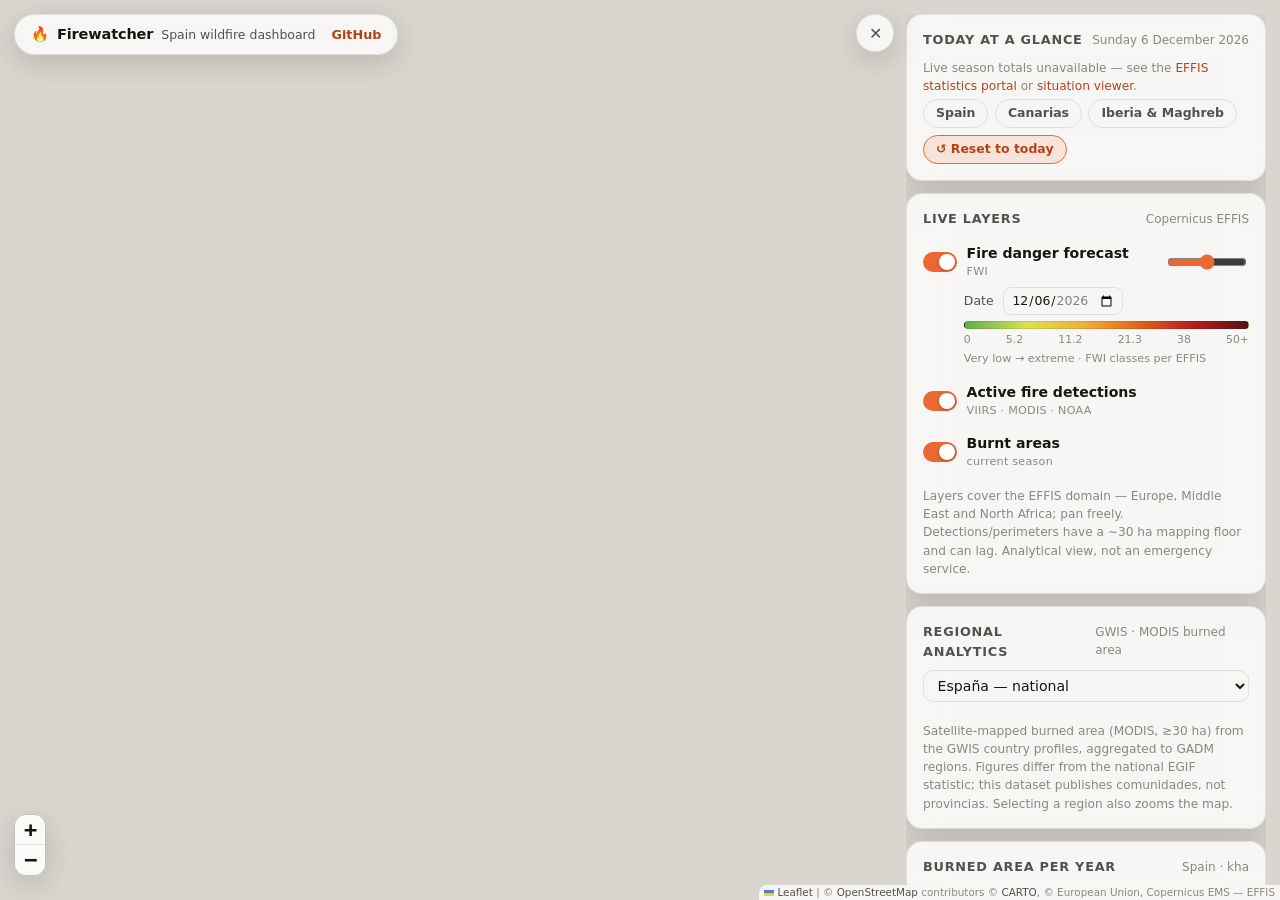
==== index.html @ f0024651 "deploy: 70135a15e5774b4ca7f64e01fc538148fb7f17d7" ====
<!DOCTYPE html>
<html lang="en">
<head>
<meta charset="utf-8">
<meta name="viewport" content="width=device-width, initial-scale=1">
<title>Firewatcher — Spain Wildfire Risk Dashboard</title>
<meta name="description" content="Interactive wildfire risk dashboard for Spain: live fire danger (FWI), active fire detections and burnt areas from Copernicus EFFIS, with historical context from the national fire record.">
<link rel="icon" href="data:image/svg+xml,<svg xmlns=%22http://www.w3.org/2000/svg%22 viewBox=%220 0 100 100%22><text y=%22.9em%22 font-size=%2290%22>🔥</text></svg>">
<link rel="stylesheet" href="vendor/leaflet/leaflet.css">
<link rel="stylesheet" href="app.css">
</head>
<body>

<div id="map" role="application" aria-label="Map with live wildfire layers"></div>

<header class="brand">
  <span class="flame">🔥</span>
  <span class="brand-name">Firewatcher</span>
  <span class="brand-sub">Spain wildfire dashboard</span>
  <nav>
    <a href="https://github.com/alpibrusl/firewatcher">GitHub</a>
  </nav>
</header>

<button id="panel-toggle" class="panel-toggle" aria-expanded="true"
        aria-controls="panel" title="Hide panel">✕</button>

<aside id="panel" class="panel">

  <section class="card today" aria-label="Today at a glance">
    <div class="card-head">
      <h2>Today at a glance</h2>
      <span id="today-date" class="muted"></span>
    </div>
    <div id="today-stats" class="today-stats" hidden>
      <div class="stat">
        <span class="stat-value" id="ts-ba">–</span>
        <span class="stat-label">ha burnt in <span class="ts-year"></span> (EFFIS-mapped)</span>
      </div>
      <div class="stat">
        <span class="stat-value" id="ts-avg">–</span>
        <span class="stat-label">avg. at this point of year, 2006–25</span>
      </div>
      <div class="stat">
        <span class="stat-value" id="ts-nf">–</span>
        <span class="stat-label">fires ≥ ~30 ha mapped in <span class="ts-year"></span></span>
      </div>
    </div>
    <p id="today-fallback" class="note" hidden>Live season totals unavailable —
    see the <a href="https://forest-fire.emergency.copernicus.eu/apps/effis.statistics/seasonaltrend">EFFIS
    statistics portal</a> or <a href="https://forest-fire.emergency.copernicus.eu/apps/effis.csv/">situation
    viewer</a>.</p>
    <div class="chip-row" role="group" aria-label="Quick views">
      <button class="chip" data-view="39.9,-3.6,6">Spain</button>
      <button class="chip" data-view="28.3,-15.7,7">Canarias</button>
      <button class="chip" data-view="36.8,-4.5,5">Iberia &amp; Maghreb</button>
      <button id="btn-today" class="chip chip-accent">↺ Reset to today</button>
    </div>
  </section>

  <section class="card layers" aria-label="Map layers">
    <div class="card-head"><h2>Live layers</h2><span class="muted">Copernicus EFFIS</span></div>

    <div class="layer">
      <label class="switch">
        <input type="checkbox" id="lyr-fwi" checked>
        <span class="track" aria-hidden="true"></span>
        <span class="layer-name">Fire danger forecast <small>FWI</small></span>
      </label>
      <input type="range" id="fwi-opacity" min="10" max="100" value="55"
             aria-label="Fire danger layer opacity">
    </div>
    <div class="layer-extra">
      <label for="fwi-date">Date</label>
      <input type="date" id="fwi-date">
    </div>
    <div class="legend">
      <div class="legend-bar" aria-hidden="true"></div>
      <div class="legend-ticks" aria-hidden="true">
        <span>0</span><span>5.2</span><span>11.2</span><span>21.3</span><span>38</span><span>50+</span>
      </div>
      <span class="legend-note">Very low → extreme · FWI classes per EFFIS</span>
    </div>

    <div class="layer">
      <label class="switch">
        <input type="checkbox" id="lyr-hs" checked>
        <span class="track" aria-hidden="true"></span>
        <span class="layer-name">Active fire detections <small>VIIRS · MODIS · NOAA</small></span>
      </label>
    </div>

    <div class="layer">
      <label class="switch">
        <input type="checkbox" id="lyr-ba" checked>
        <span class="track" aria-hidden="true"></span>
        <span class="layer-name">Burnt areas <small>current season</small></span>
      </label>
    </div>

    <p class="note">Layers cover the EFFIS domain — Europe, Middle East and
    North Africa; pan freely. Detections/perimeters have a ~30 ha mapping
    floor and can lag. Analytical view, not an emergency service.</p>
  </section>

  <section class="card region-card" aria-label="Regional analytics">
    <div class="card-head"><h2>Regional analytics</h2><span class="muted">GWIS · MODIS burned area</span></div>
    <select id="region-select" class="region-select" aria-label="Choose a region">
      <option value="ESP">España — national</option>
    </select>
    <div id="region-stats" class="today-stats" hidden>
      <div class="stat">
        <span class="stat-value" id="rs-ba">–</span>
        <span class="stat-label">ha burnt so far in <span class="rs-year"></span></span>
      </div>
      <div class="stat">
        <span class="stat-value" id="rs-avg">–</span>
        <span class="stat-label">ha burnt in an average year (2006–<span id="rs-prev"></span>)</span>
      </div>
      <div class="stat">
        <span class="stat-value" id="rs-nf">–</span>
        <span class="stat-label">fires mapped in <span class="rs-year"></span> · avg size <span id="rs-size">–</span> ha</span>
      </div>
    </div>
    <div id="region-chart" class="chart" aria-label="Burned area per year for the selected region"></div>
    <p id="region-fallback" class="note" hidden>Regional statistics are unavailable right now — try again later.</p>
    <p class="note">Satellite-mapped burned area (MODIS, ≳30 ha) from the GWIS
    country profiles, aggregated to GADM regions. Figures differ from the
    national EGIF statistic; this dataset publishes comunidades, not
    provincias. Selecting a region also zooms the map.</p>
  </section>

  <section class="card chart-card" aria-label="Annual burned area in Spain">
    <div class="card-head"><h2>Burned area per year</h2><span class="muted">Spain · kha</span></div>
    <p class="note tight">Approx. totals per EGIF/MITECO; 2025 provisional (EFFIS).</p>
    <div id="chart" class="chart"></div>
    <details class="chart-table">
      <summary>View as table</summary>
      <table id="chart-table-el">
        <thead><tr><th scope="col">Year</th><th scope="col">Burned area (ha, approx.)</th></tr></thead>
        <tbody></tbody>
      </table>
    </details>
  </section>

  <details class="card about">
    <summary><h2>About Firewatcher</h2></summary>
    <p>An open-data wildfire dashboard for Spain: live fire danger, satellite
    fire detections and burnt areas from the Copernicus EFFIS services, with
    historical context from the national fire statistics.</p>
    <div class="attribution">
      <p>Fire danger, detections and burnt areas: © European Union, Copernicus
      Emergency Management Service — EFFIS. Contains modified Copernicus EMS
      information 2026. Historical statistics: MITECO / EGIF (approximate).
      Basemap: © <a href="https://www.openstreetmap.org/copyright">OpenStreetMap</a>
      contributors, © <a href="https://carto.com/attributions">CARTO</a>.</p>
    </div>
  </details>

</aside>

<div id="tooltip" class="tooltip" hidden></div>

<script src="vendor/leaflet/leaflet.js"></script>
<script src="app.js"></script>
</body>
</html>
---- vendor/leaflet/leaflet.css ----
/* required styles */

.leaflet-pane,
.leaflet-tile,
.leaflet-marker-icon,
.leaflet-marker-shadow,
.leaflet-tile-container,
.leaflet-pane > svg,
.leaflet-pane > canvas,
.leaflet-zoom-box,
.leaflet-image-layer,
.leaflet-layer {
	position: absolute;
	left: 0;
	top: 0;
	}
.leaflet-container {
	overflow: hidden;
	}
.leaflet-tile,
.leaflet-marker-icon,
.leaflet-marker-shadow {
	-webkit-user-select: none;
	   -moz-user-select: none;
	        user-select: none;
	  -webkit-user-drag: none;
	}
/* Prevents IE11 from highlighting tiles in blue */
.leaflet-tile::selection {
	background: transparent;
}
/* Safari renders non-retina tile on retina better with this, but Chrome is worse */
.leaflet-safari .leaflet-tile {
	image-rendering: -webkit-optimize-contrast;
	}
/* hack that prevents hw layers "stretching" when loading new tiles */
.leaflet-safari .leaflet-tile-container {
	width: 1600px;
	height: 1600px;
	-webkit-transform-origin: 0 0;
	}
.leaflet-marker-icon,
.leaflet-marker-shadow {
	display: block;
	}
/* .leaflet-container svg: reset svg max-width decleration shipped in Joomla! (joomla.org) 3.x */
/* .leaflet-container img: map is broken in FF if you have max-width: 100% on tiles */
.leaflet-container .leaflet-overlay-pane svg {
	max-width: none !important;
	max-height: none !important;
	}
.leaflet-container .leaflet-marker-pane img,
.leaflet-container .leaflet-shadow-pane img,
.leaflet-container .leaflet-tile-pane img,
.leaflet-container img.leaflet-image-layer,
.leaflet-container .leaflet-tile {
	max-width: none !important;
	max-height: none !important;
	width: auto;
	padding: 0;
	}

.leaflet-container img.leaflet-tile {
	/* See: https://bugs.chromium.org/p/chromium/issues/detail?id=600120 */
	mix-blend-mode: plus-lighter;
}

.leaflet-container.leaflet-touch-zoom {
	-ms-touch-action: pan-x pan-y;
	touch-action: pan-x pan-y;
	}
.leaflet-container.leaflet-touch-drag {
	-ms-touch-action: pinch-zoom;
	/* Fallback for FF which doesn't support pinch-zoom */
	touch-action: none;
	touch-action: pinch-zoom;
}
.leaflet-container.leaflet-touch-drag.leaflet-touch-zoom {
	-ms-touch-action: none;
	touch-action: none;
}
.leaflet-container {
	-webkit-tap-highlight-color: transparent;
}
.leaflet-container a {
	-webkit-tap-highlight-color: rgba(51, 181, 229, 0.4);
}
.leaflet-tile {
	filter: inherit;
	visibility: hidden;
	}
.leaflet-tile-loaded {
	visibility: inherit;
	}
.leaflet-zoom-box {
	width: 0;
	height: 0;
	-moz-box-sizing: border-box;
	     box-sizing: border-box;
	z-index: 800;
	}
/* workaround for https://bugzilla.mozilla.org/show_bug.cgi?id=888319 */
.leaflet-overlay-pane svg {
	-moz-user-select: none;
	}

.leaflet-pane         { z-index: 400; }

.leaflet-tile-pane    { z-index: 200; }
.leaflet-overlay-pane { z-index: 400; }
.leaflet-shadow-pane  { z-index: 500; }
.leaflet-marker-pane  { z-index: 600; }
.leaflet-tooltip-pane   { z-index: 650; }
.leaflet-popup-pane   { z-index: 700; }

.leaflet-map-pane canvas { z-index: 100; }
.leaflet-map-pane svg    { z-index: 200; }

.leaflet-vml-shape {
	width: 1px;
	height: 1px;
	}
.lvml {
	behavior: url(#default#VML);
	display: inline-block;
	position: absolute;
	}


/* control positioning */

.leaflet-control {
	position: relative;
	z-index: 800;
	pointer-events: visiblePainted; /* IE 9-10 doesn't have auto */
	pointer-events: auto;
	}
.leaflet-top,
.leaflet-bottom {
	position: absolute;
	z-index: 1000;
	pointer-events: none;
	}
.leaflet-top {
	top: 0;
	}
.leaflet-right {
	right: 0;
	}
.leaflet-bottom {
	bottom: 0;
	}
.leaflet-left {
	left: 0;
	}
.leaflet-control {
	float: left;
	clear: both;
	}
.leaflet-right .leaflet-control {
	float: right;
	}
.leaflet-top .leaflet-control {
	margin-top: 10px;
	}
.leaflet-bottom .leaflet-control {
	margin-bottom: 10px;
	}
.leaflet-left .leaflet-control {
	margin-left: 10px;
	}
.leaflet-right .leaflet-control {
	margin-right: 10px;
	}


/* zoom and fade animations */

.leaflet-fade-anim .leaflet-popup {
	opacity: 0;
	-webkit-transition: opacity 0.2s linear;
	   -moz-transition: opacity 0.2s linear;
	        transition: opacity 0.2s linear;
	}
.leaflet-fade-anim .leaflet-map-pane .leaflet-popup {
	opacity: 1;
	}
.leaflet-zoom-animated {
	-webkit-transform-origin: 0 0;
	    -ms-transform-origin: 0 0;
	        transform-origin: 0 0;
	}
svg.leaflet-zoom-animated {
	will-change: transform;
}

.leaflet-zoom-anim .leaflet-zoom-animated {
	-webkit-transition: -webkit-transform 0.25s cubic-bezier(0,0,0.25,1);
	   -moz-transition:    -moz-transform 0.25s cubic-bezier(0,0,0.25,1);
	        transition:         transform 0.25s cubic-bezier(0,0,0.25,1);
	}
.leaflet-zoom-anim .leaflet-tile,
.leaflet-pan-anim .leaflet-tile {
	-webkit-transition: none;
	   -moz-transition: none;
	        transition: none;
	}

.leaflet-zoom-anim .leaflet-zoom-hide {
	visibility: hidden;
	}


/* cursors */

.leaflet-interactive {
	cursor: pointer;
	}
.leaflet-grab {
	cursor: -webkit-grab;
	cursor:    -moz-grab;
	cursor:         grab;
	}
.leaflet-crosshair,
.leaflet-crosshair .leaflet-interactive {
	cursor: crosshair;
	}
.leaflet-popup-pane,
.leaflet-control {
	cursor: auto;
	}
.leaflet-dragging .leaflet-grab,
.leaflet-dragging .leaflet-grab .leaflet-interactive,
.leaflet-dragging .leaflet-marker-draggable {
	cursor: move;
	cursor: -webkit-grabbing;
	cursor:    -moz-grabbing;
	cursor:         grabbing;
	}

/* marker & overlays interactivity */
.leaflet-marker-icon,
.leaflet-marker-shadow,
.leaflet-image-layer,
.leaflet-pane > svg path,
.leaflet-tile-container {
	pointer-events: none;
	}

.leaflet-marker-icon.leaflet-interactive,
.leaflet-image-layer.leaflet-interactive,
.leaflet-pane > svg path.leaflet-interactive,
svg.leaflet-image-layer.leaflet-interactive path {
	pointer-events: visiblePainted; /* IE 9-10 doesn't have auto */
	pointer-events: auto;
	}

/* visual tweaks */

.leaflet-container {
	background: #ddd;
	outline-offset: 1px;
	}
.leaflet-container a {
	color: #0078A8;
	}
.leaflet-zoom-box {
	border: 2px dotted #38f;
	background: rgba(255,255,255,0.5);
	}


/* general typography */
.leaflet-container {
	font-family: "Helvetica Neue", Arial, Helvetica, sans-serif;
	font-size: 12px;
	font-size: 0.75rem;
	line-height: 1.5;
	}


/* general toolbar styles */

.leaflet-bar {
	box-shadow: 0 1px 5px rgba(0,0,0,0.65);
	border-radius: 4px;
	}
.leaflet-bar a {
	background-color: #fff;
	border-bottom: 1px solid #ccc;
	width: 26px;
	height: 26px;
	line-height: 26px;
	display: block;
	text-align: center;
	text-decoration: none;
	color: black;
	}
.leaflet-bar a,
.leaflet-control-layers-toggle {
	background-position: 50% 50%;
	background-repeat: no-repeat;
	display: block;
	}
.leaflet-bar a:hover,
.leaflet-bar a:focus {
	background-color: #f4f4f4;
	}
.leaflet-bar a:first-child {
	border-top-left-radius: 4px;
	border-top-right-radius: 4px;
	}
.leaflet-bar a:last-child {
	border-bottom-left-radius: 4px;
	border-bottom-right-radius: 4px;
	border-bottom: none;
	}
.leaflet-bar a.leaflet-disabled {
	cursor: default;
	background-color: #f4f4f4;
	color: #bbb;
	}

.leaflet-touch .leaflet-bar a {
	width: 30px;
	height: 30px;
	line-height: 30px;
	}
.leaflet-touch .leaflet-bar a:first-child {
	border-top-left-radius: 2px;
	border-top-right-radius: 2px;
	}
.leaflet-touch .leaflet-bar a:last-child {
	border-bottom-left-radius: 2px;
	border-bottom-right-radius: 2px;
	}

/* zoom control */

.leaflet-control-zoom-in,
.leaflet-control-zoom-out {
	font: bold 18px 'Lucida Console', Monaco, monospace;
	text-indent: 1px;
	}

.leaflet-touch .leaflet-control-zoom-in, .leaflet-touch .leaflet-control-zoom-out  {
	font-size: 22px;
	}


/* layers control */

.leaflet-control-layers {
	box-shadow: 0 1px 5px rgba(0,0,0,0.4);
	background: #fff;
	border-radius: 5px;
	}
.leaflet-control-layers-toggle {
	background-image: url(images/layers.png);
	width: 36px;
	height: 36px;
	}
.leaflet-retina .leaflet-control-layers-toggle {
	background-image: url(images/layers-2x.png);
	background-size: 26px 26px;
	}
.leaflet-touch .leaflet-control-layers-toggle {
	width: 44px;
	height: 44px;
	}
.leaflet-control-layers .leaflet-control-layers-list,
.leaflet-control-layers-expanded .leaflet-control-layers-toggle {
	display: none;
	}
.leaflet-control-layers-expanded .leaflet-control-layers-list {
	display: block;
	position: relative;
	}
.leaflet-control-layers-expanded {
	padding: 6px 10px 6px 6px;
	color: #333;
	background: #fff;
	}
.leaflet-control-layers-scrollbar {
	overflow-y: scroll;
	overflow-x: hidden;
	padding-right: 5px;
	}
.leaflet-control-layers-selector {
	margin-top: 2px;
	position: relative;
	top: 1px;
	}
.leaflet-control-layers label {
	display: block;
	font-size: 13px;
	font-size: 1.08333em;
	}
.leaflet-control-layers-separator {
	height: 0;
	border-top: 1px solid #ddd;
	margin: 5px -10px 5px -6px;
	}

/* Default icon URLs */
.leaflet-default-icon-path { /* used only in path-guessing heuristic, see L.Icon.Default */
	background-image: url(images/marker-icon.png);
	}


/* attribution and scale controls */

.leaflet-container .leaflet-control-attribution {
	background: #fff;
	background: rgba(255, 255, 255, 0.8);
	margin: 0;
	}
.leaflet-control-attribution,
.leaflet-control-scale-line {
	padding: 0 5px;
	color: #333;
	line-height: 1.4;
	}
.leaflet-control-attribution a {
	text-decoration: none;
	}
.leaflet-control-attribution a:hover,
.leaflet-control-attribution a:focus {
	text-decoration: underline;
	}
.leaflet-attribution-flag {
	display: inline !important;
	vertical-align: baseline !important;
	width: 1em;
	height: 0.6669em;
	}
.leaflet-left .leaflet-control-scale {
	margin-left: 5px;
	}
.leaflet-bottom .leaflet-control-scale {
	margin-bottom: 5px;
	}
.leaflet-control-scale-line {
	border: 2px solid #777;
	border-top: none;
	line-height: 1.1;
	padding: 2px 5px 1px;
	white-space: nowrap;
	-moz-box-sizing: border-box;
	     box-sizing: border-box;
	background: rgba(255, 255, 255, 0.8);
	text-shadow: 1px 1px #fff;
	}
.leaflet-control-scale-line:not(:first-child) {
	border-top: 2px solid #777;
	border-bottom: none;
	margin-top: -2px;
	}
.leaflet-control-scale-line:not(:first-child):not(:last-child) {
	border-bottom: 2px solid #777;
	}

.leaflet-touch .leaflet-control-attribution,
.leaflet-touch .leaflet-control-layers,
.leaflet-touch .leaflet-bar {
	box-shadow: none;
	}
.leaflet-touch .leaflet-control-layers,
.leaflet-touch .leaflet-bar {
	border: 2px solid rgba(0,0,0,0.2);
	background-clip: padding-box;
	}


/* popup */

.leaflet-popup {
	position: absolute;
	text-align: center;
	margin-bottom: 20px;
	}
.leaflet-popup-content-wrapper {
	padding: 1px;
	text-align: left;
	border-radius: 12px;
	}
.leaflet-popup-content {
	margin: 13px 24px 13px 20px;
	line-height: 1.3;
	font-size: 13px;
	font-size: 1.08333em;
	min-height: 1px;
	}
.leaflet-popup-content p {
	margin: 17px 0;
	margin: 1.3em 0;
	}
.leaflet-popup-tip-container {
	width: 40px;
	height: 20px;
	position: absolute;
	left: 50%;
	margin-top: -1px;
	margin-left: -20px;
	overflow: hidden;
	pointer-events: none;
	}
.leaflet-popup-tip {
	width: 17px;
	height: 17px;
	padding: 1px;

	margin: -10px auto 0;
	pointer-events: auto;

	-webkit-transform: rotate(45deg);
	   -moz-transform: rotate(45deg);
	    -ms-transform: rotate(45deg);
	        transform: rotate(45deg);
	}
.leaflet-popup-content-wrapper,
.leaflet-popup-tip {
	background: white;
	color: #333;
	box-shadow: 0 3px 14px rgba(0,0,0,0.4);
	}
.leaflet-container a.leaflet-popup-close-button {
	position: absolute;
	top: 0;
	right: 0;
	border: none;
	text-align: center;
	width: 24px;
	height: 24px;
	font: 16px/24px Tahoma, Verdana, sans-serif;
	color: #757575;
	text-decoration: none;
	background: transparent;
	}
.leaflet-container a.leaflet-popup-close-button:hover,
.leaflet-container a.leaflet-popup-close-button:focus {
	color: #585858;
	}
.leaflet-popup-scrolled {
	overflow: auto;
	}

.leaflet-oldie .leaflet-popup-content-wrapper {
	-ms-zoom: 1;
	}
.leaflet-oldie .leaflet-popup-tip {
	width: 24px;
	margin: 0 auto;

	-ms-filter: "progid:DXImageTransform.Microsoft.Matrix(M11=0.70710678, M12=0.70710678, M21=-0.70710678, M22=0.70710678)";
	filter: progid:DXImageTransform.Microsoft.Matrix(M11=0.70710678, M12=0.70710678, M21=-0.70710678, M22=0.70710678);
	}

.leaflet-oldie .leaflet-control-zoom,
.leaflet-oldie .leaflet-control-layers,
.leaflet-oldie .leaflet-popup-content-wrapper,
.leaflet-oldie .leaflet-popup-tip {
	border: 1px solid #999;
	}


/* div icon */

.leaflet-div-icon {
	background: #fff;
	border: 1px solid #666;
	}


/* Tooltip */
/* Base styles for the element that has a tooltip */
.leaflet-tooltip {
	position: absolute;
	padding: 6px;
	background-color: #fff;
	border: 1px solid #fff;
	border-radius: 3px;
	color: #222;
	white-space: nowrap;
	-webkit-user-select: none;
	-moz-user-select: none;
	-ms-user-select: none;
	user-select: none;
	pointer-events: none;
	box-shadow: 0 1px 3px rgba(0,0,0,0.4);
	}
.leaflet-tooltip.leaflet-interactive {
	cursor: pointer;
	pointer-events: auto;
	}
.leaflet-tooltip-top:before,
.leaflet-tooltip-bottom:before,
.leaflet-tooltip-left:before,
.leaflet-tooltip-right:before {
	position: absolute;
	pointer-events: none;
	border: 6px solid transparent;
	background: transparent;
	content: "";
	}

/* Directions */

.leaflet-tooltip-bottom {
	margin-top: 6px;
}
.leaflet-tooltip-top {
	margin-top: -6px;
}
.leaflet-tooltip-bottom:before,
.leaflet-tooltip-top:before {
	left: 50%;
	margin-left: -6px;
	}
.leaflet-tooltip-top:before {
	bottom: 0;
	margin-bottom: -12px;
	border-top-color: #fff;
	}
.leaflet-tooltip-bottom:before {
	top: 0;
	margin-top: -12px;
	margin-left: -6px;
	border-bottom-color: #fff;
	}
.leaflet-tooltip-left {
	margin-left: -6px;
}
.leaflet-tooltip-right {
	margin-left: 6px;
}
.leaflet-tooltip-left:before,
.leaflet-tooltip-right:before {
	top: 50%;
	margin-top: -6px;
	}
.leaflet-tooltip-left:before {
	right: 0;
	margin-right: -12px;
	border-left-color: #fff;
	}
.leaflet-tooltip-right:before {
	left: 0;
	margin-left: -12px;
	border-right-color: #fff;
	}

/* Printing */

@media print {
	/* Prevent printers from removing background-images of controls. */
	.leaflet-control {
		-webkit-print-color-adjust: exact;
		print-color-adjust: exact;
		}
	}
---- app.css ----
/* Firewatcher dashboard — floating-panel map UI */

:root {
  color-scheme: light;
  --glass: rgba(252, 252, 251, 0.86);
  --glass-strong: rgba(252, 252, 251, 0.95);
  --ink: #17150f;
  --ink-2: #52514e;
  --ink-muted: #8a8781;
  --grid: #e3e2da;
  --baseline: #c3c2b7;
  --border: rgba(23, 21, 15, 0.1);
  --accent: #eb6834;
  --accent-ink: #b44417;
  --accent-soft: rgba(235, 104, 52, 0.14);
  --track-off: #cfcdc4;
  --shadow: 0 8px 28px rgba(23, 21, 15, 0.16);
  --radius: 16px;
  --panel-w: 22.5rem;
}

@media (prefers-color-scheme: dark) {
  :root {
    color-scheme: dark;
    --glass: rgba(24, 24, 22, 0.82);
    --glass-strong: rgba(24, 24, 22, 0.94);
    --ink: #f2efe9;
    --ink-2: #bdb9af;
    --ink-muted: #8a8781;
    --grid: #34332e;
    --baseline: #45443e;
    --border: rgba(255, 255, 255, 0.1);
    --accent: #f0713c;
    --accent-ink: #f79066;
    --accent-soft: rgba(240, 113, 60, 0.2);
    --track-off: #4a4942;
    --shadow: 0 8px 28px rgba(0, 0, 0, 0.45);
  }
}

* { box-sizing: border-box; }

html, body { height: 100%; }

body {
  margin: 0;
  color: var(--ink);
  font: 14.5px/1.5 system-ui, -apple-system, "Segoe UI", sans-serif;
  overflow: hidden;
}

a { color: var(--accent-ink); text-decoration: none; }
a:hover { text-decoration: underline; }

#map { position: fixed; inset: 0; background: #d9d6cf; }

/* Floating brand */

.brand {
  position: fixed;
  top: 14px;
  left: 14px;
  z-index: 1000;
  display: flex;
  align-items: baseline;
  gap: 0.5rem;
  padding: 0.55rem 1rem;
  background: var(--glass);
  backdrop-filter: blur(14px);
  -webkit-backdrop-filter: blur(14px);
  border: 1px solid var(--border);
  border-radius: 999px;
  box-shadow: var(--shadow);
}

.brand-name { font-weight: 750; letter-spacing: -0.01em; }
.brand-sub { font-size: 0.78rem; color: var(--ink-2); }
.brand nav { display: flex; gap: 0.8rem; margin-left: 0.5rem; font-size: 0.8rem; font-weight: 550; }

/* Panel */

.panel {
  position: fixed;
  top: 14px;
  right: 14px;
  bottom: 14px;
  z-index: 1000;
  width: var(--panel-w);
  overflow-y: auto;
  display: flex;
  flex-direction: column;
  gap: 0.75rem;
  scrollbar-width: thin;
  overscroll-behavior: contain;
  transition: transform 0.28s ease, opacity 0.28s ease;
}

.panel.hidden { transform: translateX(calc(100% + 20px)); opacity: 0; pointer-events: none; }

.panel-toggle {
  position: fixed;
  top: 14px;
  right: calc(var(--panel-w) + 26px);
  z-index: 1001;
  width: 38px;
  height: 38px;
  border-radius: 999px;
  border: 1px solid var(--border);
  background: var(--glass);
  backdrop-filter: blur(14px);
  -webkit-backdrop-filter: blur(14px);
  color: var(--ink-2);
  font-size: 1rem;
  cursor: pointer;
  box-shadow: var(--shadow);
  transition: right 0.28s ease;
}

.panel-toggle.panel-hidden-state { right: 14px; }
.panel-toggle:hover { color: var(--accent-ink); }

/* Cards */

.card {
  background: var(--glass);
  backdrop-filter: blur(16px);
  -webkit-backdrop-filter: blur(16px);
  border: 1px solid var(--border);
  border-radius: var(--radius);
  box-shadow: var(--shadow);
  padding: 0.95rem 1rem;
  flex: 0 0 auto;
}

.card-head {
  display: flex;
  align-items: baseline;
  justify-content: space-between;
  gap: 0.6rem;
  margin-bottom: 0.55rem;
}

.card h2 {
  font-size: 0.8rem;
  font-weight: 700;
  text-transform: uppercase;
  letter-spacing: 0.06em;
  margin: 0;
  color: var(--ink-2);
}

.muted { font-size: 0.75rem; color: var(--ink-muted); }
.note { font-size: 0.76rem; color: var(--ink-muted); margin: 0.6rem 0 0; }
.note.tight { margin: -0.2rem 0 0.5rem; }

/* Today */

.today-stats { display: flex; flex-direction: column; gap: 0.45rem; margin-bottom: 0.7rem; }
.today-stats[hidden] { display: none; }

.stat {
  display: flex;
  align-items: baseline;
  gap: 0.6rem;
  background: var(--accent-soft);
  border-radius: 10px;
  padding: 0.45rem 0.7rem;
}

.stat-value {
  font-size: 1.08rem;
  font-weight: 750;
  min-width: 5.2rem;
  text-align: right;
  font-variant-numeric: tabular-nums;
}

.stat-label { font-size: 0.74rem; color: var(--ink-2); }

.chip-row { display: flex; flex-wrap: wrap; gap: 0.4rem; margin-top: 0.2rem; }

.chip {
  font: inherit;
  font-size: 0.78rem;
  font-weight: 600;
  color: var(--ink-2);
  background: transparent;
  border: 1px solid var(--border);
  border-radius: 999px;
  padding: 0.28rem 0.75rem;
  cursor: pointer;
  transition: color 0.15s, border-color 0.15s, background 0.15s;
}

.chip:hover { color: var(--accent-ink); border-color: var(--accent); }
.chip-accent { color: var(--accent-ink); border-color: var(--accent); background: var(--accent-soft); }

/* Layers */

.layer {
  display: flex;
  align-items: center;
  justify-content: space-between;
  gap: 0.6rem;
  padding: 0.4rem 0;
}

.switch {
  display: flex;
  align-items: center;
  gap: 0.6rem;
  cursor: pointer;
  user-select: none;
}

.switch input { position: absolute; opacity: 0; pointer-events: none; }

.switch .track {
  flex: 0 0 auto;
  width: 34px;
  height: 20px;
  border-radius: 999px;
  background: var(--track-off);
  position: relative;
  transition: background 0.18s ease;
}

.switch .track::after {
  content: "";
  position: absolute;
  top: 2px;
  left: 2px;
  width: 16px;
  height: 16px;
  border-radius: 50%;
  background: #fff;
  box-shadow: 0 1px 3px rgba(0, 0, 0, 0.3);
  transition: transform 0.18s ease;
}

.switch input:checked + .track { background: var(--accent); }
.switch input:checked + .track::after { transform: translateX(14px); }
.switch input:focus-visible + .track { outline: 2px solid var(--accent); outline-offset: 2px; }

.layer-name { font-size: 0.88rem; font-weight: 550; }
.layer-name small { display: block; font-size: 0.7rem; font-weight: 500; color: var(--ink-muted); letter-spacing: 0.02em; }

.layer input[type="range"] { width: 5rem; accent-color: var(--accent); }

.layer-extra {
  display: flex;
  align-items: center;
  gap: 0.6rem;
  margin: 0 0 0.4rem 2.55rem;
  font-size: 0.78rem;
  color: var(--ink-2);
}

.layer-extra input[type="date"] {
  font: inherit;
  color: var(--ink);
  background: transparent;
  border: 1px solid var(--border);
  border-radius: 8px;
  padding: 0.15rem 0.45rem;
}

/* FWI legend */

.legend { margin: 0.1rem 0 0.5rem 2.55rem; }

.legend-bar {
  height: 8px;
  border-radius: 4px;
  background: linear-gradient(90deg, #5faf4e 0%, #d9e14f 22%, #efb138 42%, #e2601f 62%, #b81e1e 80%, #571212 100%);
  border: 1px solid var(--border);
}

.legend-ticks {
  display: flex;
  justify-content: space-between;
  font-size: 0.68rem;
  color: var(--ink-muted);
  font-variant-numeric: tabular-nums;
  margin-top: 0.15rem;
}

.legend-note { display: block; font-size: 0.7rem; color: var(--ink-muted); margin-top: 0.2rem; }

/* Region card */

.region-select {
  width: 100%;
  font: inherit;
  font-size: 0.88rem;
  color: var(--ink);
  background: transparent;
  border: 1px solid var(--border);
  border-radius: 10px;
  padding: 0.4rem 0.6rem;
  margin-bottom: 0.6rem;
}

.region-select:focus-visible { outline: 2px solid var(--accent); outline-offset: 1px; }

.region-card .chart { margin-top: 0.3rem; }

/* Chart */

.chart svg { display: block; width: 100%; height: auto; }
.chart .grid-line { stroke: var(--grid); stroke-width: 1; }
.chart .baseline { stroke: var(--baseline); stroke-width: 1; }
.chart .bar { fill: var(--accent); }
.chart .bar-hit { fill: transparent; cursor: pointer; }
.chart .bar.hover { opacity: 0.8; }
.chart text { font: 10.5px system-ui, -apple-system, "Segoe UI", sans-serif; fill: var(--ink-muted); }
.chart .tick-y { font-variant-numeric: tabular-nums; }
.chart .direct-label { fill: var(--ink-2); font-weight: 600; }

.chart-table { margin-top: 0.4rem; font-size: 0.78rem; }
.chart-table summary { cursor: pointer; color: var(--ink-2); }
.chart-table table { border-collapse: collapse; width: 100%; margin-top: 0.4rem; }
.chart-table th, .chart-table td {
  text-align: left;
  padding: 0.2rem 0.4rem;
  border-bottom: 1px solid var(--grid);
  font-variant-numeric: tabular-nums;
}

/* About */

.about summary {
  cursor: pointer;
  list-style: none;
  display: flex;
  align-items: center;
  justify-content: space-between;
}

.about summary::after { content: "▸"; color: var(--ink-muted); transition: transform 0.15s; }
.about[open] summary::after { transform: rotate(90deg); }
.about summary::-webkit-details-marker { display: none; }
.about p { font-size: 0.82rem; color: var(--ink-2); margin: 0.5rem 0; }

.attribution {
  border-top: 1px solid var(--border);
  margin-top: 0.7rem;
  padding-top: 0.6rem;
  font-size: 0.7rem;
  color: var(--ink-muted);
}
.attribution p { margin: 0.2rem 0; font-size: inherit; color: inherit; }

/* Tooltip */

.tooltip {
  position: fixed;
  z-index: 2000;
  pointer-events: none;
  background: var(--glass-strong);
  backdrop-filter: blur(10px);
  color: var(--ink);
  border: 1px solid var(--border);
  border-radius: 10px;
  box-shadow: var(--shadow);
  padding: 0.4rem 0.6rem;
  font-size: 0.78rem;
  max-width: 14rem;
}

.tooltip .t-title { font-weight: 650; }
.tooltip .t-value { color: var(--ink-2); font-variant-numeric: tabular-nums; }

/* Leaflet chrome */

.leaflet-container { font: inherit; }

.leaflet-bottom.leaflet-left .leaflet-control-zoom {
  margin: 0 0 24px 14px;
  border: 1px solid var(--border);
  border-radius: 12px;
  overflow: hidden;
  box-shadow: var(--shadow);
}

.leaflet-control-zoom a {
  background: var(--glass-strong);
  color: var(--ink);
  border-color: var(--border) !important;
}

.leaflet-control-zoom a:hover { color: var(--accent-ink); background: var(--glass-strong); }

.leaflet-control-attribution {
  background: var(--glass) !important;
  color: var(--ink-muted);
  font-size: 0.65rem;
  border-radius: 8px 0 0 0;
}
.leaflet-control-attribution a { color: var(--ink-2); }

/* Mobile: bottom sheet */

@media (max-width: 760px) {
  .panel {
    top: auto;
    left: 10px;
    right: 10px;
    bottom: 10px;
    width: auto;
    max-height: 52vh;
  }

  .panel.hidden { transform: translateY(calc(100% + 16px)); }

  .panel-toggle { top: auto; bottom: calc(52vh + 18px); right: 10px; transition: bottom 0.28s ease; }
  .panel-toggle.panel-hidden-state { bottom: 10px; right: 10px; }

  .brand { max-width: calc(100vw - 80px); flex-wrap: wrap; row-gap: 0; padding: 0.45rem 0.85rem; }
  .brand-sub { display: none; }

  .leaflet-bottom.leaflet-left .leaflet-control-zoom { display: none; }
}
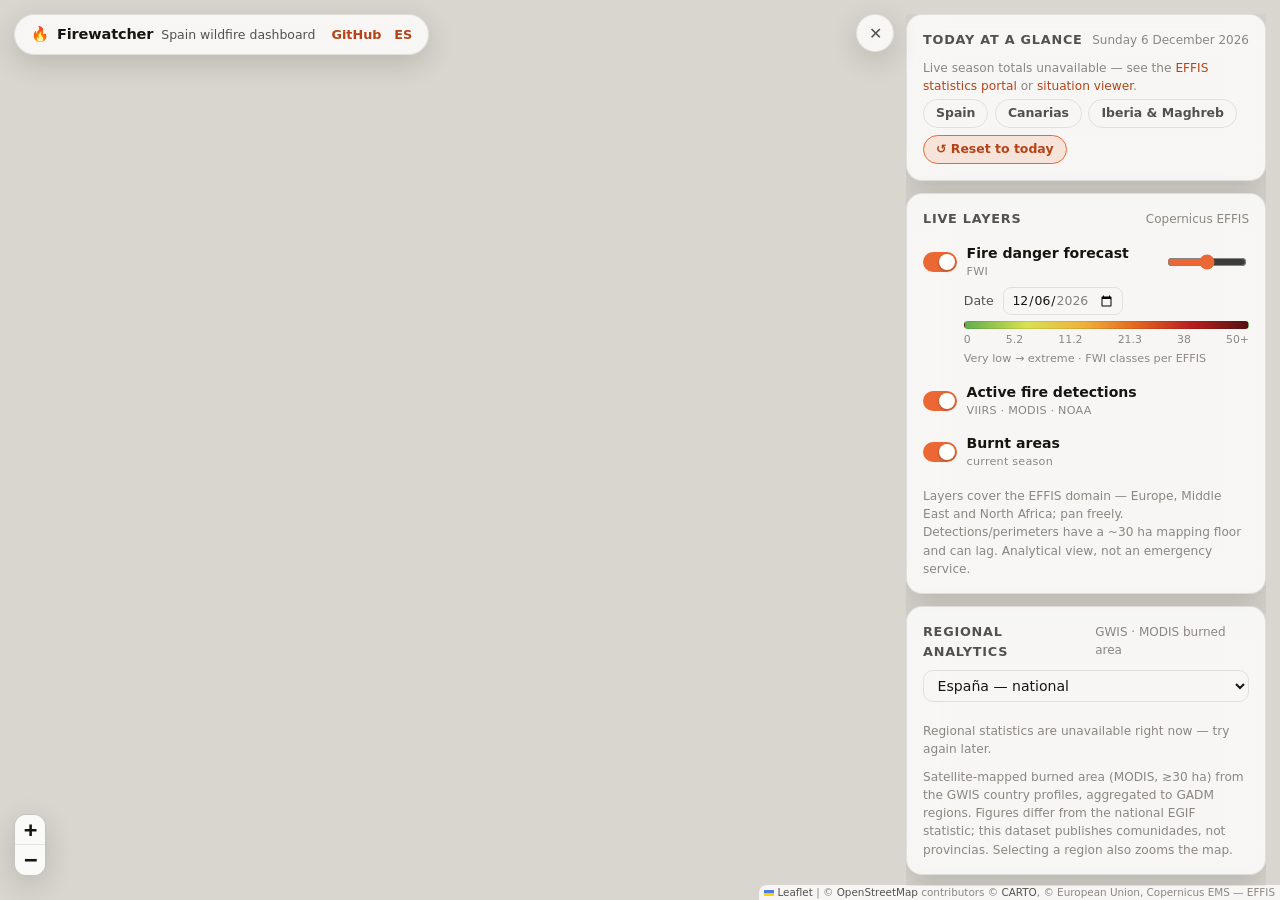
==== commit b123ef5b: "deploy: 47ef354c43c7e6e49a6c23c4454d4140271198c6" ====
--- a/index.html
+++ b/index.html
@@ -11,14 +11,15 @@
 </head>
 <body>
 
-<div id="map" role="application" aria-label="Map with live wildfire layers"></div>
+<div id="map" role="application" data-i18n-aria="mapAria" aria-label="Map with live wildfire layers"></div>
 
 <header class="brand">
   <span class="flame">🔥</span>
   <span class="brand-name">Firewatcher</span>
-  <span class="brand-sub">Spain wildfire dashboard</span>
+  <span class="brand-sub" data-i18n="brandSub">Spain wildfire dashboard</span>
   <nav>
     <a href="https://github.com/alpibrusl/firewatcher">GitHub</a>
+    <button id="lang-toggle" class="lang-toggle" type="button" aria-label="Cambiar idioma / switch language">ES</button>
   </nav>
 </header>
 
@@ -29,49 +30,49 @@
 
   <section class="card today" aria-label="Today at a glance">
     <div class="card-head">
-      <h2>Today at a glance</h2>
+      <h2 data-i18n="todayTitle">Today at a glance</h2>
       <span id="today-date" class="muted"></span>
     </div>
     <div id="today-stats" class="today-stats" hidden>
       <div class="stat">
         <span class="stat-value" id="ts-ba">–</span>
-        <span class="stat-label">ha burnt in <span class="ts-year"></span> (EFFIS-mapped)</span>
+        <span class="stat-label" data-i18n="tsBaLabel">ha burnt in {year} (EFFIS-mapped)</span>
       </div>
       <div class="stat">
         <span class="stat-value" id="ts-avg">–</span>
-        <span class="stat-label">avg. at this point of year, 2006–25</span>
+        <span class="stat-label" data-i18n="tsAvgLabel">avg. at this point of year, 2006–25</span>
       </div>
       <div class="stat">
         <span class="stat-value" id="ts-nf">–</span>
-        <span class="stat-label">fires ≥ ~30 ha mapped in <span class="ts-year"></span></span>
+        <span class="stat-label" data-i18n="tsNfLabel">fires ≥ ~30 ha mapped in {year}</span>
       </div>
     </div>
-    <p id="today-fallback" class="note" hidden>Live season totals unavailable —
+    <p id="today-fallback" class="note" data-i18n="todayFallback" hidden>Live season totals unavailable —
     see the <a href="https://forest-fire.emergency.copernicus.eu/apps/effis.statistics/seasonaltrend">EFFIS
     statistics portal</a> or <a href="https://forest-fire.emergency.copernicus.eu/apps/effis.csv/">situation
     viewer</a>.</p>
     <div class="chip-row" role="group" aria-label="Quick views">
-      <button class="chip" data-view="39.9,-3.6,6">Spain</button>
+      <button class="chip" data-view="39.9,-3.6,6" data-i18n="chipSpain">Spain</button>
       <button class="chip" data-view="28.3,-15.7,7">Canarias</button>
-      <button class="chip" data-view="36.8,-4.5,5">Iberia &amp; Maghreb</button>
-      <button id="btn-today" class="chip chip-accent">↺ Reset to today</button>
+      <button class="chip" data-view="36.8,-4.5,5" data-i18n="chipIberia">Iberia &amp; Maghreb</button>
+      <button id="btn-today" class="chip chip-accent" data-i18n="btnToday">↺ Reset to today</button>
     </div>
   </section>
 
   <section class="card layers" aria-label="Map layers">
-    <div class="card-head"><h2>Live layers</h2><span class="muted">Copernicus EFFIS</span></div>
+    <div class="card-head"><h2 data-i18n="layersTitle">Live layers</h2><span class="muted">Copernicus EFFIS</span></div>
 
     <div class="layer">
       <label class="switch">
         <input type="checkbox" id="lyr-fwi" checked>
         <span class="track" aria-hidden="true"></span>
-        <span class="layer-name">Fire danger forecast <small>FWI</small></span>
+        <span class="layer-name" data-i18n="fwiName">Fire danger forecast <small>FWI</small></span>
       </label>
       <input type="range" id="fwi-opacity" min="10" max="100" value="55"
-             aria-label="Fire danger layer opacity">
+             data-i18n-aria="fwiOpacityAria" aria-label="Fire danger layer opacity">
     </div>
     <div class="layer-extra">
-      <label for="fwi-date">Date</label>
+      <label for="fwi-date" data-i18n="dateLabel">Date</label>
       <input type="date" id="fwi-date">
     </div>
     <div class="legend">
@@ -79,14 +80,14 @@
       <div class="legend-ticks" aria-hidden="true">
         <span>0</span><span>5.2</span><span>11.2</span><span>21.3</span><span>38</span><span>50+</span>
       </div>
-      <span class="legend-note">Very low → extreme · FWI classes per EFFIS</span>
+      <span class="legend-note" data-i18n="legendNote">Very low → extreme · FWI classes per EFFIS</span>
     </div>
 
     <div class="layer">
       <label class="switch">
         <input type="checkbox" id="lyr-hs" checked>
         <span class="track" aria-hidden="true"></span>
-        <span class="layer-name">Active fire detections <small>VIIRS · MODIS · NOAA</small></span>
+        <span class="layer-name" data-i18n="hsName">Active fire detections <small>VIIRS · MODIS · NOAA</small></span>
       </label>
     </div>
 
@@ -94,62 +95,62 @@
       <label class="switch">
         <input type="checkbox" id="lyr-ba" checked>
         <span class="track" aria-hidden="true"></span>
-        <span class="layer-name">Burnt areas <small>current season</small></span>
+        <span class="layer-name" data-i18n="baName">Burnt areas <small>current season</small></span>
       </label>
     </div>
 
-    <p class="note">Layers cover the EFFIS domain — Europe, Middle East and
+    <p class="note" data-i18n="layersNote">Layers cover the EFFIS domain — Europe, Middle East and
     North Africa; pan freely. Detections/perimeters have a ~30 ha mapping
     floor and can lag. Analytical view, not an emergency service.</p>
   </section>
 
   <section class="card region-card" aria-label="Regional analytics">
-    <div class="card-head"><h2>Regional analytics</h2><span class="muted">GWIS · MODIS burned area</span></div>
-    <select id="region-select" class="region-select" aria-label="Choose a region">
+    <div class="card-head"><h2 data-i18n="regionTitle">Regional analytics</h2><span class="muted" data-i18n="regionMuted">GWIS · MODIS burned area</span></div>
+    <select id="region-select" class="region-select" data-i18n-aria="regionSelectAria" aria-label="Choose a region">
       <option value="ESP">España — national</option>
     </select>
     <div id="region-stats" class="today-stats" hidden>
       <div class="stat">
         <span class="stat-value" id="rs-ba">–</span>
-        <span class="stat-label">ha burnt so far in <span class="rs-year"></span></span>
+        <span class="stat-label" data-i18n="rsBaLabel">ha burnt so far in {year}</span>
       </div>
       <div class="stat">
         <span class="stat-value" id="rs-avg">–</span>
-        <span class="stat-label">ha burnt in an average year (2006–<span id="rs-prev"></span>)</span>
+        <span class="stat-label" data-i18n="rsAvgLabel">ha burnt in an average year (2006–{prev})</span>
       </div>
       <div class="stat">
         <span class="stat-value" id="rs-nf">–</span>
-        <span class="stat-label">fires mapped in <span class="rs-year"></span> · avg size <span id="rs-size">–</span> ha</span>
+        <span class="stat-label" data-i18n="rsNfLabel">fires mapped in {year} · avg size <span id="rs-size">–</span> ha</span>
       </div>
     </div>
-    <div id="region-chart" class="chart" aria-label="Burned area per year for the selected region"></div>
-    <p id="region-fallback" class="note" hidden>Regional statistics are unavailable right now — try again later.</p>
-    <p class="note">Satellite-mapped burned area (MODIS, ≳30 ha) from the GWIS
+    <div id="region-chart" class="chart" data-i18n-aria="regionChartAria" aria-label="Burned area per year for the selected region"></div>
+    <p id="region-fallback" class="note" data-i18n="regionFallback" hidden>Regional statistics are unavailable right now — try again later.</p>
+    <p class="note" data-i18n="regionNote">Satellite-mapped burned area (MODIS, ≳30 ha) from the GWIS
     country profiles, aggregated to GADM regions. Figures differ from the
     national EGIF statistic; this dataset publishes comunidades, not
     provincias. Selecting a region also zooms the map.</p>
   </section>
 
   <section class="card chart-card" aria-label="Annual burned area in Spain">
-    <div class="card-head"><h2>Burned area per year</h2><span class="muted">Spain · kha</span></div>
-    <p class="note tight">Approx. totals per EGIF/MITECO; 2025 provisional (EFFIS).</p>
+    <div class="card-head"><h2 data-i18n="chartTitle">Burned area per year</h2><span class="muted" data-i18n="chartMuted">Spain · kha</span></div>
+    <p class="note tight" data-i18n="chartNote">Approx. totals per EGIF/MITECO; 2025 provisional (EFFIS).</p>
     <div id="chart" class="chart"></div>
     <details class="chart-table">
-      <summary>View as table</summary>
+      <summary data-i18n="viewTable">View as table</summary>
       <table id="chart-table-el">
-        <thead><tr><th scope="col">Year</th><th scope="col">Burned area (ha, approx.)</th></tr></thead>
+        <thead><tr><th scope="col" data-i18n="thYear">Year</th><th scope="col" data-i18n="thBa">Burned area (ha, approx.)</th></tr></thead>
         <tbody></tbody>
       </table>
     </details>
   </section>
 
   <details class="card about">
-    <summary><h2>About Firewatcher</h2></summary>
-    <p>An open-data wildfire dashboard for Spain: live fire danger, satellite
+    <summary><h2 data-i18n="aboutTitle">About Firewatcher</h2></summary>
+    <p data-i18n="aboutBody">An open-data wildfire dashboard for Spain: live fire danger, satellite
     fire detections and burnt areas from the Copernicus EFFIS services, with
     historical context from the national fire statistics.</p>
     <div class="attribution">
-      <p>Fire danger, detections and burnt areas: © European Union, Copernicus
+      <p data-i18n="attribution">Fire danger, detections and burnt areas: © European Union, Copernicus
       Emergency Management Service — EFFIS. Contains modified Copernicus EMS
       information 2026. Historical statistics: MITECO / EGIF (approximate).
       Basemap: © <a href="https://www.openstreetmap.org/copyright">OpenStreetMap</a>
--- a/app.css
+++ b/app.css
@@ -421,3 +421,18 @@
 
   .leaflet-bottom.leaflet-left .leaflet-control-zoom { display: none; }
 }
+
+/* Language toggle */
+
+.lang-toggle {
+  background: none;
+  border: none;
+  padding: 0;
+  cursor: pointer;
+  font: inherit;
+  font-size: 0.8rem;
+  font-weight: 650;
+  color: var(--accent-ink);
+}
+
+.lang-toggle:hover { text-decoration: underline; }
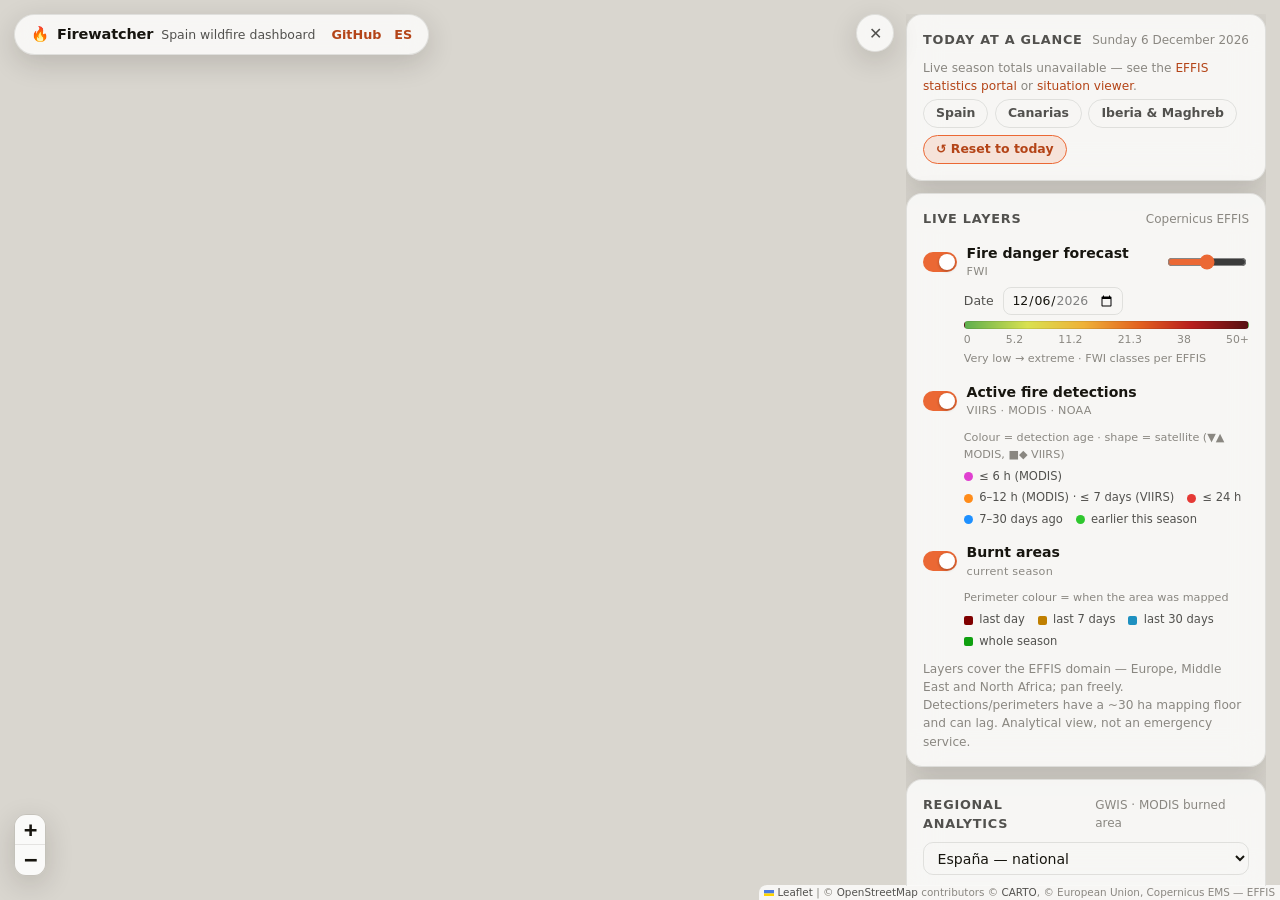
==== commit e975a9b8: "deploy: af5ebfae70030c283600e17f2b6a8cbc1bde3f02" ====
--- a/index.html
+++ b/index.html
@@ -90,6 +90,16 @@
         <span class="layer-name" data-i18n="hsName">Active fire detections <small>VIIRS · MODIS · NOAA</small></span>
       </label>
     </div>
+    <div class="legend sym-legend" aria-hidden="false">
+      <span class="legend-note" data-i18n="hsLegTitle">Colour = detection age · shape = satellite (&#9660;&#9650; MODIS, &#9632;&#9670; VIIRS)</span>
+      <ul class="sym-list">
+        <li><i class="sym" style="background:#e040d0"></i><span data-i18n="hsLeg1">&le; 6 h (MODIS)</span></li>
+        <li><i class="sym" style="background:#ff8c1a"></i><span data-i18n="hsLeg2">6&ndash;12 h (MODIS) &middot; &le; 7 days (VIIRS)</span></li>
+        <li><i class="sym" style="background:#e53935"></i><span data-i18n="hsLeg3">&le; 24 h</span></li>
+        <li><i class="sym" style="background:#1e90ff"></i><span data-i18n="hsLeg4">7&ndash;30 days ago</span></li>
+        <li><i class="sym" style="background:#2ec72e"></i><span data-i18n="hsLeg5">earlier this season</span></li>
+      </ul>
+    </div>
 
     <div class="layer">
       <label class="switch">
@@ -97,6 +107,15 @@
         <span class="track" aria-hidden="true"></span>
         <span class="layer-name" data-i18n="baName">Burnt areas <small>current season</small></span>
       </label>
+    </div>
+    <div class="legend sym-legend" aria-hidden="false">
+      <span class="legend-note" data-i18n="baLegTitle">Perimeter colour = when the area was mapped</span>
+      <ul class="sym-list">
+        <li><i class="sym sq" style="background:#800000"></i><span data-i18n="baLeg1">last day</span></li>
+        <li><i class="sym sq" style="background:#c07f00"></i><span data-i18n="baLeg2">last 7 days</span></li>
+        <li><i class="sym sq" style="background:#1e90c0"></i><span data-i18n="baLeg3">last 30 days</span></li>
+        <li><i class="sym sq" style="background:#10a010"></i><span data-i18n="baLeg4">whole season</span></li>
+      </ul>
     </div>
 
     <p class="note" data-i18n="layersNote">Layers cover the EFFIS domain — Europe, Middle East and
@@ -123,6 +142,8 @@
         <span class="stat-label" data-i18n="rsNfLabel">fires mapped in {year} · avg size <span id="rs-size">–</span> ha</span>
       </div>
     </div>
+    <p id="rs-pending" class="note tight" data-i18n="rsPending" hidden>The {year} annual figure isn't
+    consolidated in GWIS yet — see "Today at a glance" for near-real-time season totals.</p>
     <div id="region-chart" class="chart" data-i18n-aria="regionChartAria" aria-label="Burned area per year for the selected region"></div>
     <p id="region-fallback" class="note" data-i18n="regionFallback" hidden>Regional statistics are unavailable right now — try again later.</p>
     <p class="note" data-i18n="regionNote">Satellite-mapped burned area (MODIS, ≳30 ha) from the GWIS
--- a/app.css
+++ b/app.css
@@ -436,3 +436,33 @@
 }
 
 .lang-toggle:hover { text-decoration: underline; }
+
+/* Symbol legends for the detection layers */
+
+.sym-legend { margin-top: 0.15rem; }
+
+.sym-list {
+  list-style: none;
+  margin: 0.3rem 0 0;
+  padding: 0;
+  display: flex;
+  flex-wrap: wrap;
+  gap: 0.25rem 0.8rem;
+}
+
+.sym-list li {
+  display: flex;
+  align-items: center;
+  gap: 0.4rem;
+  font-size: 0.72rem;
+  color: var(--ink-2);
+}
+
+.sym {
+  width: 9px;
+  height: 9px;
+  border-radius: 50%;
+  flex: none;
+}
+
+.sym.sq { border-radius: 2px; }
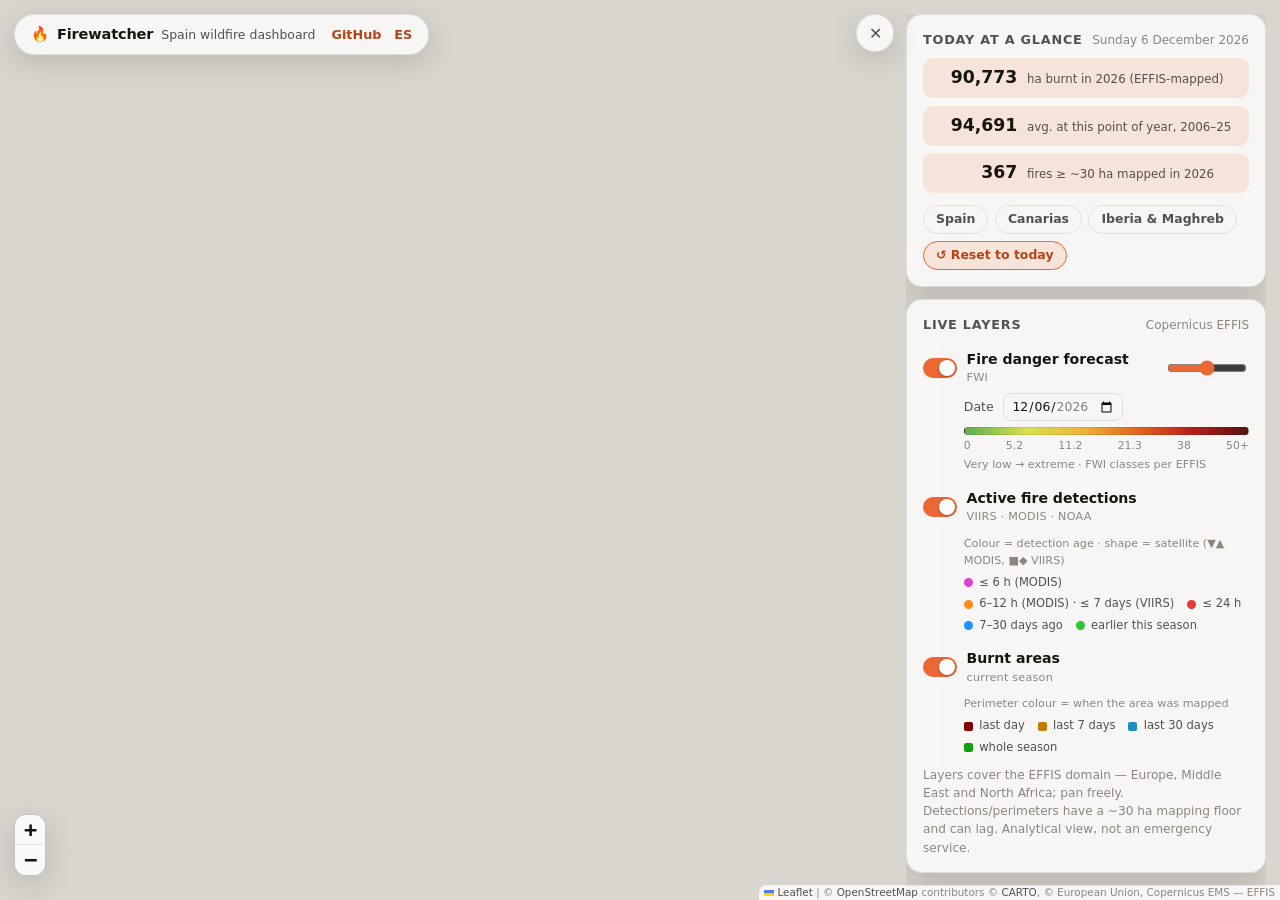
==== commit 98981771: "deploy: 19d9c85ce677970f532145ba214cd5aab3622d03" ====
--- a/index.html
+++ b/index.html
@@ -145,11 +145,34 @@
     <p id="rs-pending" class="note tight" data-i18n="rsPending" hidden>The {year} annual figure isn't
     consolidated in GWIS yet — see "Today at a glance" for near-real-time season totals.</p>
     <div id="region-chart" class="chart" data-i18n-aria="regionChartAria" aria-label="Burned area per year for the selected region"></div>
+    <div id="livestock-block" hidden>
+      <p class="note tight"><strong data-i18n="lsTitle">Sheep &amp; goat herd</strong> · <span id="ls-delta"></span></p>
+      <div id="livestock-chart" class="chart" data-i18n-aria="lsChartAria" aria-label="Sheep and goat herd per year for the selected region"></div>
+      <p class="note" data-i18n="lsNote">Extensive sheep and goat grazing removes fine fuel from the
+      landscape; the herd's decline is one hypothesis behind worsening fire seasons.
+      Source: Eurostat (tgs00045 regional from 2014; apro_mt_ls* national from 2005), thousand head.</p>
+    </div>
     <p id="region-fallback" class="note" data-i18n="regionFallback" hidden>Regional statistics are unavailable right now — try again later.</p>
     <p class="note" data-i18n="regionNote">Satellite-mapped burned area (MODIS, ≳30 ha) from the GWIS
     country profiles, aggregated to GADM regions. Figures differ from the
     national EGIF statistic; this dataset publishes comunidades, not
     provincias. Selecting a region also zooms the map.</p>
+  </section>
+
+  <section class="card climate-card" aria-label="Climate and fire" id="climate-card" hidden>
+    <div class="card-head"><h2 data-i18n="climateTitle">Climate &amp; fire</h2><span class="muted">ERA5 · Open-Meteo</span></div>
+    <div class="chip-row climate-chips" role="group" data-i18n-aria="climateChipsAria" aria-label="Choose a climate variable">
+      <button class="chip" data-metric="spring_precip" data-i18n="cmSpring">Spring rain</button>
+      <button class="chip" data-metric="presummer_precip" data-i18n="cmPre">Oct–May rain</button>
+      <button class="chip" data-metric="summer_tmax" data-i18n="cmTmax">Summer max temp</button>
+      <button class="chip" data-metric="summer_wind" data-i18n="cmWind">Summer wind</button>
+    </div>
+    <div id="climate-chart" class="chart" data-i18n-aria="climateChartAria" aria-label="Scatter plot of a climate variable against annual burned area"></div>
+    <p id="climate-verdict" class="note tight"></p>
+    <p class="note" data-i18n="climateNote">Each dot is a year (2005 onwards): the chosen seasonal
+    climate signal against that year's burned area. Climate: ERA5 reanalysis
+    averaged over 15 peninsular points (Open-Meteo). Correlation is not
+    causation — use as context, not prediction.</p>
   </section>
 
   <section class="card chart-card" aria-label="Annual burned area in Spain">
--- a/app.css
+++ b/app.css
@@ -466,3 +466,19 @@
 }
 
 .sym.sq { border-radius: 2px; }
+
+/* Climate & fire scatter */
+
+.climate-chips { margin-bottom: 0.5rem; }
+
+.dot {
+  fill: var(--accent);
+  opacity: 0.75;
+  stroke: none;
+  cursor: pointer;
+  transition: opacity 120ms;
+}
+
+.dot:hover, .dot:focus { opacity: 1; outline: none; }
+
+.dot-peak { fill: var(--accent-ink); opacity: 0.95; }
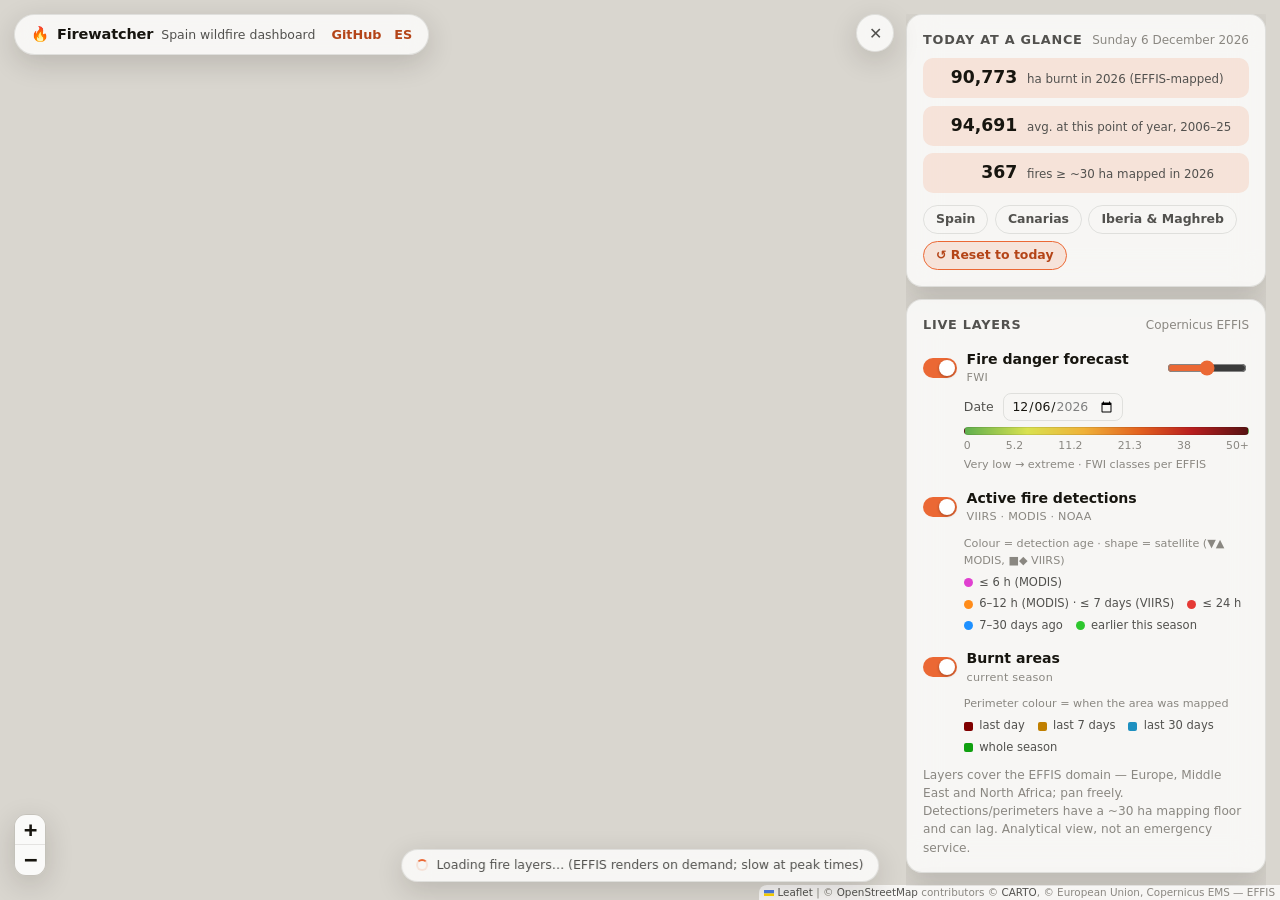
==== commit 31ec3643: "deploy: 470ea0bcdf48b6219ca6152751112165a2ca0d62" ====
--- a/index.html
+++ b/index.html
@@ -152,6 +152,28 @@
       landscape; the herd's decline is one hypothesis behind worsening fire seasons.
       Source: Eurostat (tgs00045 regional from 2014; apro_mt_ls* national from 2005), thousand head.</p>
     </div>
+    <div id="outlook-block" hidden>
+      <p class="note tight"><strong data-i18n="olTitle">Season outlook (experimental model)</strong></p>
+      <div class="today-stats outlook-stats">
+        <div class="stat">
+          <span class="stat-value" id="ol-range">–</span>
+          <span class="stat-label" data-i18n="olRangeLabel">ha predicted for {year} (80 % range)</span>
+        </div>
+        <div class="stat">
+          <span class="stat-value" id="ol-point">–</span>
+          <span class="stat-label" data-i18n="olPointLabel">central estimate, ha</span>
+        </div>
+        <div class="stat" id="ol-month-stat" hidden>
+          <span class="stat-value" id="ol-mrange">–</span>
+          <span class="stat-label" id="ol-mlabel"></span>
+        </div>
+      </div>
+      <p id="ol-inputs" class="note tight"></p>
+      <p class="note" data-i18n="olNote">Ridge regression on comunidad-year data (2007 onwards):
+      regional seasonal climate, recent burn history and region effects, validated
+      leave-one-year-out. <span id="ol-quality"></span> Experimental — wide ranges are honest for
+      fire data; this is context, not an operational forecast.</p>
+    </div>
     <p id="region-fallback" class="note" data-i18n="regionFallback" hidden>Regional statistics are unavailable right now — try again later.</p>
     <p class="note" data-i18n="regionNote">Satellite-mapped burned area (MODIS, ≳30 ha) from the GWIS
     country profiles, aggregated to GADM regions. Figures differ from the
@@ -204,6 +226,8 @@
 
 </aside>
 
+<div id="tiles-loading" class="tiles-loading" hidden><span class="spinner" aria-hidden="true"></span><span data-i18n="tilesLoading">Loading fire layers…</span></div>
+
 <div id="tooltip" class="tooltip" hidden></div>
 
 <script src="vendor/leaflet/leaflet.js"></script>
--- a/app.css
+++ b/app.css
@@ -482,3 +482,42 @@
 .dot:hover, .dot:focus { opacity: 1; outline: none; }
 
 .dot-peak { fill: var(--accent-ink); opacity: 0.95; }
+
+/* Tile-loading pill */
+
+.tiles-loading {
+  position: fixed;
+  left: 50%;
+  bottom: 18px;
+  transform: translateX(-50%);
+  z-index: 1000;
+  display: flex;
+  align-items: center;
+  gap: 0.5rem;
+  padding: 0.4rem 0.9rem;
+  font-size: 0.78rem;
+  color: var(--ink-2);
+  background: var(--glass);
+  backdrop-filter: blur(14px);
+  -webkit-backdrop-filter: blur(14px);
+  border: 1px solid var(--border);
+  border-radius: 999px;
+  box-shadow: var(--shadow);
+  pointer-events: none;
+}
+
+.tiles-loading .spinner {
+  width: 12px;
+  height: 12px;
+  flex: none;
+  border-radius: 50%;
+  border: 2px solid var(--accent-soft);
+  border-top-color: var(--accent);
+  animation: tl-spin 0.9s linear infinite;
+}
+
+@keyframes tl-spin { to { transform: rotate(360deg); } }
+
+@media (max-width: 900px) {
+  .tiles-loading { bottom: auto; top: 64px; }
+}
